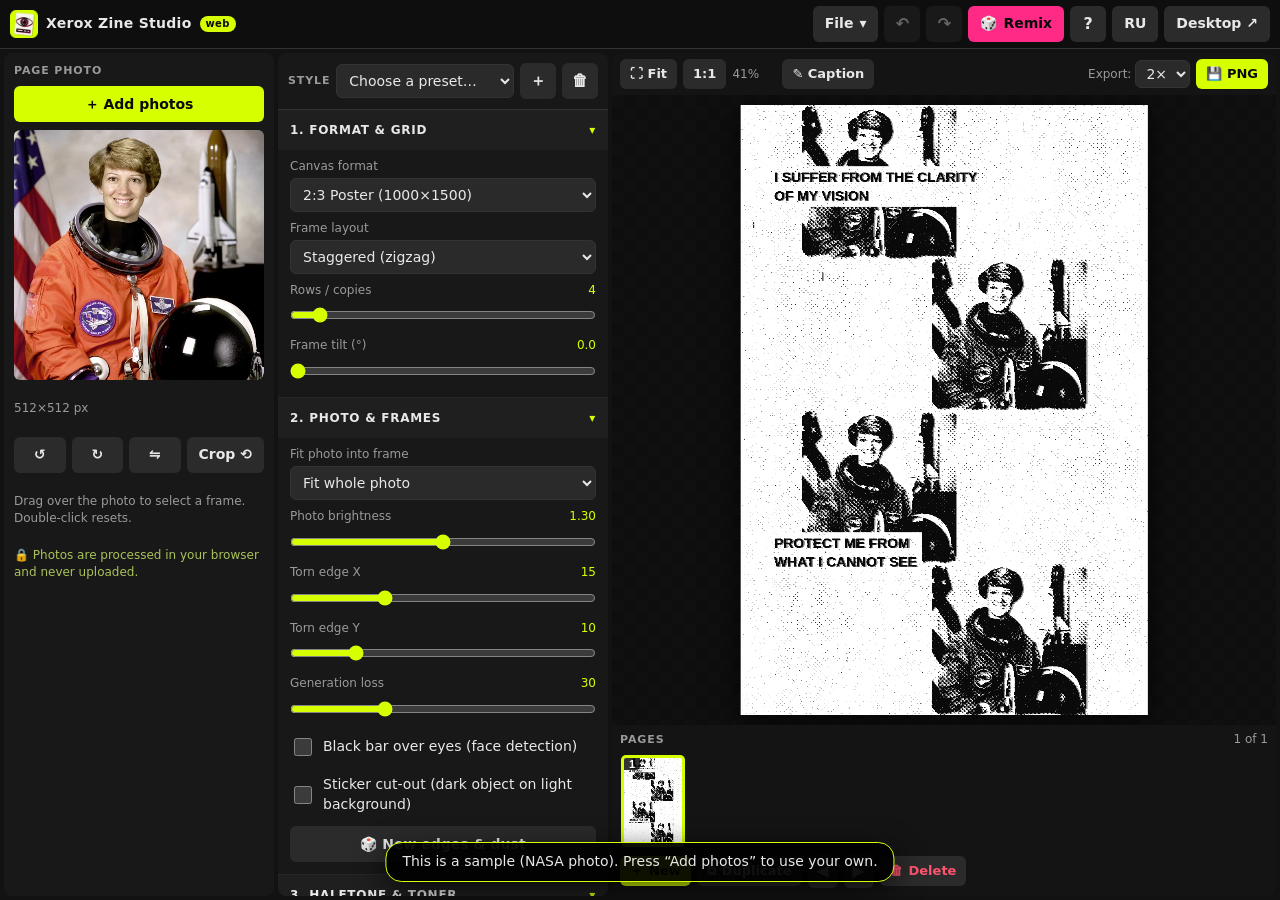
==== app/index.html @ 67196398 "Add GitHub Pages site: landing page and browser version of the app Co-Authored-By: Claude Sonnet 5.5" ====
<!doctype html>
<html lang="ru">
<head>
<meta charset="utf-8">
<meta name="viewport" content="width=device-width, initial-scale=1, viewport-fit=cover">
<title>Xerox Zine Studio — веб-версия</title>
<meta name="description" content="Генератор ксерокс-зинов в браузере: полутон, рваные края, ризо-палитры, PDF для печати и мини-зин A4. Фото не покидают ваше устройство.">
<meta name="theme-color" content="#121212">
<meta name="color-scheme" content="dark">
<meta property="og:title" content="Xerox Zine Studio">
<meta property="og:description" content="Xerox zine generator in your browser — halftone, torn edges, risograph palettes, print-ready PDF. Your photos never leave your device.">
<meta property="og:image" content="https://dmitrylelee.github.io/xeroxstudio/img/og.jpg">
<meta property="og:type" content="website">
<link rel="icon" href="../img/favicon.png">
<link rel="apple-touch-icon" href="icons/apple-180.png">
<link rel="manifest" href="manifest.webmanifest">
<link rel="stylesheet" href="fonts/fonts.css">
<link rel="stylesheet" href="style.css">
</head>
<body>
<noscript><p style="padding:2rem;color:#fff">Для работы нужен JavaScript. / JavaScript is required.</p></noscript>

<header class="top" role="banner">
  <a class="brand" href="../" title="Xerox Zine Studio"><img src="../img/favicon.png" alt="" width="28" height="28"><span>Xerox Zine Studio</span><em>web</em></a>
  <div class="top-actions">
    <div class="menu-wrap">
      <button class="btn" id="btnFile" aria-haspopup="true" aria-expanded="false" aria-controls="menuFile"><span data-ru="Файл" data-en="File"></span> ▾</button>
      <div class="menu" id="menuFile" role="menu" hidden></div>
    </div>
    <button class="btn icon" id="btnUndo" title="Ctrl+Z" data-ru-title="Отменить (Ctrl+Z)" data-en-title="Undo (Ctrl+Z)" aria-label="Undo">↶</button>
    <button class="btn icon" id="btnRedo" title="Ctrl+Y" data-ru-title="Вернуть (Ctrl+Y)" data-en-title="Redo (Ctrl+Y)" aria-label="Redo">↷</button>
    <button class="btn pink" id="btnRemix">🎲 <span class="hide-sm" data-ru="Remix" data-en="Remix"></span></button>
    <button class="btn icon" id="btnHelp" data-ru-title="Справка (F1)" data-en-title="Help (F1)" aria-label="Help">?</button>
    <button class="btn" id="btnLang" aria-label="Language">EN</button>
    <a class="btn hide-sm" id="lnkGit" href="https://github.com/DmitryLeLeE/xeroxstudio" target="_blank" rel="noopener" data-ru="Для ПК ↗" data-en="Desktop ↗"></a>
  </div>
</header>

<div id="restore" class="banner" hidden>
  <span id="restoreMsg"></span>
  <button class="btn primary sm" id="restoreYes"></button>
  <button class="btn sm" id="restoreNo"></button>
</div>

<main class="app" id="app" data-tab="style">
  <!-- Фото -->
  <section class="panel col-source" id="colSource" data-tab="photo" aria-labelledby="hSource">
    <h2 id="hSource" class="cap" data-ru="ФОТО СТРАНИЦЫ" data-en="PAGE PHOTO"></h2>
    <button class="btn primary wide" id="btnPhoto"><span data-ru="＋ Загрузить фото" data-en="＋ Add photos"></span></button>
    <div class="src-wrap" id="srcWrap">
      <canvas id="srcCanvas" aria-label="Фото и кадрирование"></canvas>
      <div class="src-empty" id="srcEmpty"><span data-ru="Перетащите фото сюда,<br>вставьте из буфера (Ctrl+V)<br>или нажмите кнопку выше" data-en="Drop a photo here,<br>paste it (Ctrl+V)<br>or use the button above"></span></div>
    </div>
    <p class="muted small" id="srcInfo"></p>
    <div class="row gap">
      <button class="btn grow" id="btnRotL" data-ru-title="Повернуть влево" data-en-title="Rotate left">↺</button>
      <button class="btn grow" id="btnRotR" data-ru-title="Повернуть вправо" data-en-title="Rotate right">↻</button>
      <button class="btn grow" id="btnFlip" data-ru-title="Зеркало" data-en-title="Mirror">⇋</button>
      <button class="btn grow" id="btnCropReset" data-ru="Кадр ⟲" data-en="Crop ⟲" data-ru-title="Сбросить кадр (двойной клик)" data-en-title="Reset crop (double-click)"></button>
    </div>
    <p class="muted small" data-ru="Потяните по фото — выделить кадр. Двойной клик — сбросить." data-en="Drag over the photo to select a frame. Double-click resets."></p>
    <p class="privacy small" data-ru="🔒 Фото обрабатываются прямо в браузере и никуда не отправляются." data-en="🔒 Photos are processed in your browser and never uploaded."></p>
  </section>

  <!-- Настройки -->
  <section class="panel col-settings" id="colSettings" aria-label="Настройки">
    <div id="presetRow" class="preset-row" data-tab="style"></div>
    <div id="sections"></div>
  </section>

  <!-- Предпросмотр -->
  <section class="col-view" id="colView" data-tab="view" aria-label="Предпросмотр">
    <div class="hud">
      <button class="btn sm" id="btnFit" data-ru="⛶ Вписать" data-en="⛶ Fit"></button>
      <button class="btn sm" id="btn100">1:1</button>
      <span class="zoom" id="zoomLbl" aria-live="off">100%</span>
      <button class="btn sm toggle" id="btnTextMode" aria-pressed="false" data-ru="✎ Подпись" data-en="✎ Caption" data-ru-title="Режим: тап/клик по листу ставит подпись (на ПК — Shift+клик)" data-en-title="Mode: tap/click on the sheet places the caption (desktop: Shift+click)"></button>
      <span class="spacer"></span>
      <label class="hide-xs"><span class="muted small" data-ru="Экспорт:" data-en="Export:"></span>
        <select id="expScale" class="sel sm" aria-label="Export scale"><option value="1">1×</option><option value="2" selected>2×</option><option value="3">3×</option></select></label>
      <button class="btn primary sm" id="btnSavePng"><span data-ru="💾 PNG" data-en="💾 PNG"></span></button>
    </div>
    <div class="viewport" id="viewport" tabindex="0" aria-label="Предпросмотр страницы">
      <canvas id="preview"></canvas>
      <div class="busy" id="busy" hidden><i></i><span id="busyTxt"></span></div>
    </div>
    <div class="strip">
      <div class="strip-head"><span class="cap" data-ru="СТРАНИЦЫ" data-en="PAGES"></span><span class="muted small" id="pageInfo"></span></div>
      <div class="thumbs" id="thumbs" role="tablist"></div>
      <div class="row gap pctl">
        <button class="btn primary sm" id="pgNew" data-ru="＋<span class='hide-sm'> Новая</span>" data-en="＋<span class='hide-sm'> New</span>" aria-label="New page"></button>
        <button class="btn sm" id="pgDup" data-ru="⧉<span class='hide-sm'> Дублировать</span>" data-en="⧉<span class='hide-sm'> Duplicate</span>" aria-label="Duplicate page"></button>
        <button class="btn sm icon" id="pgLeft" aria-label="Move left">◀</button>
        <button class="btn sm icon" id="pgRight" aria-label="Move right">▶</button>
        <button class="btn sm danger" id="pgDel" data-ru="🗑<span class='hide-sm'> Удалить</span>" data-en="🗑<span class='hide-sm'> Delete</span>" aria-label="Delete page"></button>
      </div>
    </div>
  </section>
</main>

<nav class="tabbar" id="tabbar" aria-label="Разделы">
  <button data-go="photo"><b>🖼</b><span data-ru="Фото" data-en="Photo"></span></button>
  <button data-go="style" class="on"><b>🎛</b><span data-ru="Стиль" data-en="Style"></span></button>
  <button data-go="text"><b>Aa</b><span data-ru="Текст" data-en="Text"></span></button>
  <button data-go="view"><b>◫</b><span data-ru="Лист" data-en="Sheet"></span></button>
</nav>

<div class="toast" id="toast" role="status" aria-live="polite" hidden></div>

<input type="file" id="fileImg" accept="image/*" multiple hidden>
<input type="file" id="fileProj" accept=".zine,.zip,application/zip" hidden>
<div class="dropveil" id="dropveil" hidden><div data-ru="Отпустите, чтобы открыть" data-en="Drop to open"></div></div>

<!-- Диалоги -->
<dialog id="dlgManifest" class="dlg wide">
  <form method="dialog" class="dlg-head"><h3 data-ru="Библиотека манифестов" data-en="Manifesto library"></h3><span class="muted small" id="mCount"></span><button class="btn icon" aria-label="Close">✕</button></form>
  <div class="dlg-bar">
    <select id="mCat" class="sel" aria-label="Category"></select>
    <input id="mQuery" class="inp" type="search" data-ru-ph="Поиск…" data-en-ph="Search…" aria-label="Search">
  </div>
  <div class="m-body">
    <ul id="mList" class="m-list" role="listbox" tabindex="0" aria-label="Manifestos"></ul>
    <div class="m-prev"><div class="m-cat" id="mPrevCat"></div><pre id="mPrev"></pre></div>
  </div>
  <div class="dlg-foot">
    <button class="btn primary" id="mApply" data-ru="Применить к странице" data-en="Apply to page"></button>
    <button class="btn" id="mSpread" data-ru="Раздать по страницам" data-en="Spread across pages"></button>
    <button class="btn" id="mRandom" data-ru="🎲 Случайный" data-en="🎲 Random"></button>
    <button class="btn danger" id="mDelete" data-ru="Удалить свой" data-en="Delete mine"></button>
  </div>
</dialog>

<dialog id="dlgHelp" class="dlg">
  <form method="dialog" class="dlg-head"><h3 data-ru="Справка" data-en="Help"></h3><button class="btn icon" aria-label="Close">✕</button></form>
  <div class="dlg-body" id="helpBody"></div>
</dialog>

<dialog id="dlgAbout" class="dlg">
  <form method="dialog" class="dlg-head"><h3 data-ru="О программе" data-en="About"></h3><button class="btn icon" aria-label="Close">✕</button></form>
  <div class="dlg-body" id="aboutBody"></div>
</dialog>

<dialog id="dlgPrompt" class="dlg narrow">
  <form method="dialog" id="promptForm">
    <h3 id="promptTitle"></h3>
    <p class="muted small" id="promptMsg"></p>
    <input class="inp" id="promptInput" autocomplete="off" maxlength="60">
    <div class="dlg-foot"><button class="btn primary" value="ok" id="promptOk"></button><button class="btn" value="cancel" formnovalidate id="promptCancel"></button></div>
  </form>
</dialog>

<dialog id="dlgConfirm" class="dlg narrow">
  <form method="dialog">
    <h3 id="confTitle"></h3>
    <p id="confMsg"></p>
    <div class="dlg-foot"><button class="btn primary" value="ok" id="confOk"></button><button class="btn" value="cancel" id="confCancel"></button></div>
  </form>
</dialog>

<dialog id="dlgJob" class="dlg narrow" aria-live="polite">
  <h3 id="jobTitle"></h3>
  <p class="muted" id="jobMsg"></p>
  <div class="bar"><i id="jobBar"></i></div>
  <div class="dlg-foot"><button class="btn" id="jobCancel"></button></div>
</dialog>

<script type="module" src="js/app.js"></script>
</body>
</html>
---- app/fonts/fonts.css ----
/* Шрифты Rubik, Oswald, JetBrains Mono, PT Serif (SIL OFL 1.1) через Fontsource. Запасные: используются, если в системе нет Arial Black, Impact, Consolas и т.д. */
@font-face { font-family: 'Rubik'; font-style: normal; font-display: swap; font-weight: 700; src: url(./rubik-cyrillic-700-normal.woff2) format('woff2'); unicode-range: U+0301,U+0400-045F,U+0490-0491,U+04B0-04B1,U+2116; }
@font-face { font-family: 'Rubik'; font-style: normal; font-display: swap; font-weight: 700; src: url(./rubik-latin-700-normal.woff2) format('woff2'); unicode-range: U+0000-00FF,U+0131,U+0152-0153,U+02BB-02BC,U+02C6,U+02DA,U+02DC,U+0304,U+0308,U+0329,U+2000-206F,U+20AC,U+2122,U+2191,U+2193,U+2212,U+2215,U+FEFF,U+FFFD; }
@font-face { font-family: 'Rubik'; font-style: normal; font-display: swap; font-weight: 900; src: url(./rubik-cyrillic-900-normal.woff2) format('woff2'); unicode-range: U+0301,U+0400-045F,U+0490-0491,U+04B0-04B1,U+2116; }
@font-face { font-family: 'Rubik'; font-style: normal; font-display: swap; font-weight: 900; src: url(./rubik-latin-900-normal.woff2) format('woff2'); unicode-range: U+0000-00FF,U+0131,U+0152-0153,U+02BB-02BC,U+02C6,U+02DA,U+02DC,U+0304,U+0308,U+0329,U+2000-206F,U+20AC,U+2122,U+2191,U+2193,U+2212,U+2215,U+FEFF,U+FFFD; }
@font-face { font-family: 'Oswald'; font-style: normal; font-display: swap; font-weight: 700; src: url(./oswald-cyrillic-700-normal.woff2) format('woff2'); unicode-range: U+0301,U+0400-045F,U+0490-0491,U+04B0-04B1,U+2116; }
@font-face { font-family: 'Oswald'; font-style: normal; font-display: swap; font-weight: 700; src: url(./oswald-latin-700-normal.woff2) format('woff2'); unicode-range: U+0000-00FF,U+0131,U+0152-0153,U+02BB-02BC,U+02C6,U+02DA,U+02DC,U+0304,U+0308,U+0329,U+2000-206F,U+20AC,U+2122,U+2191,U+2193,U+2212,U+2215,U+FEFF,U+FFFD; }
@font-face { font-family: 'JetBrains Mono'; font-style: normal; font-display: swap; font-weight: 700; src: url(./jetbrains-mono-cyrillic-700-normal.woff2) format('woff2'); unicode-range: U+0301,U+0400-045F,U+0490-0491,U+04B0-04B1,U+2116; }
@font-face { font-family: 'JetBrains Mono'; font-style: normal; font-display: swap; font-weight: 700; src: url(./jetbrains-mono-latin-700-normal.woff2) format('woff2'); unicode-range: U+0000-00FF,U+0131,U+0152-0153,U+02BB-02BC,U+02C6,U+02DA,U+02DC,U+0304,U+0308,U+0329,U+2000-206F,U+20AC,U+2122,U+2191,U+2193,U+2212,U+2215,U+FEFF,U+FFFD; }
@font-face { font-family: 'PT Serif'; font-style: normal; font-display: swap; font-weight: 700; src: url(./pt-serif-cyrillic-700-normal.woff2) format('woff2'); unicode-range: U+0301,U+0400-045F,U+0490-0491,U+04B0-04B1,U+2116; }
@font-face { font-family: 'PT Serif'; font-style: normal; font-display: swap; font-weight: 700; src: url(./pt-serif-latin-700-normal.woff2) format('woff2'); unicode-range: U+0000-00FF,U+0131,U+0152-0153,U+02BB-02BC,U+02C6,U+02DA,U+02DC,U+0304,U+0308,U+0329,U+2000-206F,U+20AC,U+2122,U+2191,U+2193,U+2212,U+2215,U+FEFF,U+FFFD; }
---- app/style.css ----
:root {
  --bg: #121212; --panel: #181818; --panel2: #1f1f1f; --field: #2a2a2a; --line: #333;
  --fg: #e8e8e8; --muted: #9a9a9a; --accent: #d6ff00; --accent2: #e6ff4d; --pink: #ff2a85; --danger: #ff5470;
  --view: #0b0b0b; --r: 6px;
  --safe-b: env(safe-area-inset-bottom, 0px);
  color-scheme: dark;
}
* { box-sizing: border-box; }
html, body { height: 100%; margin: 0; }
body {
  background: var(--bg); color: var(--fg); overflow: hidden;
  font: 14px/1.4 system-ui, -apple-system, "Segoe UI", Roboto, "Helvetica Neue", Arial, sans-serif;
  display: flex; flex-direction: column; height: 100dvh;
  -webkit-text-size-adjust: 100%; -webkit-tap-highlight-color: transparent;
}
[hidden] { display: none !important; }
.muted { color: var(--muted); } .small { font-size: 12px; }
.cap { font-size: 11px; letter-spacing: .08em; color: var(--muted); font-weight: 700; margin: 0; }
:focus-visible { outline: 2px solid var(--accent); outline-offset: 2px; }

/* ---------- кнопки и поля */
.btn {
  appearance: none; border: 0; border-radius: var(--r); background: #2b2b2b; color: var(--fg);
  font: inherit; font-weight: 600; padding: 8px 12px; min-height: 36px; cursor: pointer; text-decoration: none;
  display: inline-flex; align-items: center; justify-content: center; gap: 6px; white-space: nowrap; user-select: none;
  transition: background .12s, transform .05s;
}
.btn:hover { background: #383838; } .btn:active { transform: translateY(1px); }
.btn.primary { background: var(--accent); color: #0a0a0a; } .btn.primary:hover { background: var(--accent2); }
.btn.pink { background: var(--pink); color: #0a0a0a; } .btn.pink:hover { background: #ff5ea5; }
.btn.danger { color: var(--danger); } .btn.danger:hover { background: #3a2229; }
.btn.sm { padding: 5px 10px; min-height: 30px; font-size: 13px; }
.btn.icon { min-width: 36px; padding: 6px 8px; font-size: 16px; } .btn.sm.icon { min-width: 30px; }
.btn.wide { width: 100%; } .btn.grow { flex: 1; }
.btn.toggle[aria-pressed="true"] { background: var(--accent); color: #0a0a0a; }
.btn:disabled { opacity: .4; cursor: default; }
.sel, .inp, textarea {
  width: 100%; background: var(--field); color: var(--fg); border: 1px solid var(--line); border-radius: var(--r);
  padding: 7px 8px; font: inherit; min-height: 34px;
}
.sel.sm { width: auto; min-height: 28px; padding: 3px 6px; }
.inp:focus, .sel:focus, textarea:focus { border-color: var(--accent); outline: 0; }
textarea { resize: vertical; font-family: ui-monospace, Consolas, monospace; font-weight: 700; }
.row { display: flex; align-items: center; } .gap { gap: 6px; } .spacer { flex: 1; }

/* ---------- шапка */
.top { display: flex; align-items: center; gap: 10px; padding: 6px 10px; background: #0e0e0e; border-bottom: 1px solid var(--line); flex: none; }
.brand { display: flex; align-items: center; gap: 8px; color: var(--fg); text-decoration: none; font-weight: 800; letter-spacing: .02em; min-width: 0; }
.brand span { white-space: nowrap; overflow: hidden; text-overflow: ellipsis; }
.brand em { font-style: normal; font-size: 10px; background: var(--accent); color: #0a0a0a; padding: 1px 6px; border-radius: 99px; }
.top-actions { margin-left: auto; display: flex; gap: 6px; align-items: center; }
.menu-wrap { position: relative; }
.menu {
  position: absolute; right: 0; top: calc(100% + 4px); z-index: 50; min-width: 300px; max-height: 80dvh; overflow: auto;
  background: var(--panel2); border: 1px solid #444; border-radius: 8px; padding: 6px; box-shadow: 0 12px 40px #000a;
}
.menu button { display: flex; width: 100%; text-align: left; justify-content: space-between; gap: 18px; background: none; border: 0; color: var(--fg); font: inherit; padding: 9px 10px; border-radius: 5px; cursor: pointer; min-height: 40px; align-items: center; }
.menu button:hover, .menu button:focus-visible { background: #333; }
.menu kbd { color: var(--muted); font: 11px ui-monospace, monospace; }
.menu hr { border: 0; border-top: 1px solid var(--line); margin: 4px 0; }
.menu .mh { font-size: 11px; color: var(--muted); letter-spacing: .08em; padding: 6px 10px 2px; }

.banner { display: flex; gap: 10px; align-items: center; padding: 8px 12px; background: #26310a; border-bottom: 1px solid #55661a; flex: none; flex-wrap: wrap; }
.banner span { flex: 1; min-width: 200px; }

/* ---------- каркас */
.app { flex: 1; min-height: 0; display: grid; grid-template-columns: 270px 330px minmax(0, 1fr); gap: 4px; padding: 4px; }
.panel { background: var(--panel); border-radius: 8px; overflow: auto; padding: 10px; min-height: 0; overscroll-behavior: contain; }
.col-source { display: flex; flex-direction: column; gap: 8px; }
.col-source > * { flex: none; }
.col-settings { padding: 0; }
.col-view { display: flex; flex-direction: column; min-width: 0; min-height: 0; background: var(--view); border-radius: 8px; }

.src-wrap { position: relative; background: var(--field); border-radius: var(--r); min-height: 160px; display: grid; place-items: center; overflow: hidden; touch-action: none; }
#srcCanvas { max-width: 100%; display: block; cursor: crosshair; touch-action: none; }
.src-empty { position: absolute; inset: 0; display: grid; place-items: center; text-align: center; color: var(--muted); padding: 10px; pointer-events: none; }
.privacy { color: #a9c35a; margin: 0; }

/* секции настроек */
.preset-row { display: flex; gap: 6px; align-items: center; padding: 10px; border-bottom: 1px solid var(--line); position: sticky; top: 0; background: var(--panel); z-index: 5; }
.preset-row .cap { flex: none; }
.sect { border-bottom: 1px solid #262626; }
.sect > summary { list-style: none; cursor: pointer; padding: 11px 12px; background: var(--panel2); font-weight: 700; font-size: 12px; letter-spacing: .06em; display: flex; justify-content: space-between; min-height: 40px; align-items: center; }
.sect > summary::-webkit-details-marker { display: none; }
.sect > summary::after { content: "▾"; color: var(--accent); transition: transform .15s; }
.sect:not([open]) > summary::after { transform: rotate(-90deg); }
.sect-body { padding: 8px 12px 12px; display: grid; gap: 8px; }
.ctl { display: grid; gap: 3px; }
.ctl-h { display: flex; justify-content: space-between; color: var(--muted); font-size: 12px; }
.ctl-h output { color: var(--accent); font-variant-numeric: tabular-nums; }
.chk { display: flex; gap: 8px; align-items: center; cursor: pointer; padding: 4px 0; min-height: 32px; }
.chk input { width: 18px; height: 18px; accent-color: var(--accent); flex: none; }
input[type=range] { width: 100%; height: 28px; accent-color: var(--accent); background: transparent; margin: 0; touch-action: pan-y; }
.swatches { display: flex; gap: 6px; align-items: center; flex-wrap: wrap; }
.sw { width: 44px; height: 34px; border-radius: 5px; border: 1px solid #555; flex: none; }
input[type=color] { position: absolute; width: 1px; height: 1px; opacity: 0; pointer-events: none; }
.sw-btn { position: relative; }

/* предпросмотр */
.hud { display: flex; gap: 6px; align-items: center; padding: 6px 8px; background: #141414; border-radius: 8px 8px 0 0; flex: none; flex-wrap: wrap; }
.hud label { display: flex; gap: 4px; align-items: center; }
.zoom { color: var(--muted); font-size: 12px; min-width: 44px; font-variant-numeric: tabular-nums; }
.viewport { position: relative; flex: 1; min-height: 0; overflow: hidden; touch-action: none; cursor: grab; background:
  conic-gradient(#0e0e0e 25%, #101010 0 50%, #0e0e0e 0 75%, #101010 0) 0 0 / 24px 24px; }
.viewport.drag { cursor: grabbing; } .viewport.place { cursor: crosshair; }
#preview { position: absolute; left: 0; top: 0; transform-origin: 0 0; background: #fff; box-shadow: 0 6px 30px #000c; user-select: none; -webkit-user-drag: none; }
#preview.px { image-rendering: pixelated; }
.busy { position: absolute; right: 10px; top: 10px; display: flex; gap: 8px; align-items: center; background: #000b; padding: 6px 10px; border-radius: 99px; font-size: 12px; color: var(--accent); pointer-events: none; }
.busy i { width: 12px; height: 12px; border-radius: 50%; border: 2px solid var(--accent); border-right-color: transparent; animation: spin .7s linear infinite; }
@keyframes spin { to { transform: rotate(360deg); } }

.strip { background: #141414; border-radius: 0 0 8px 8px; padding: 4px 8px 8px; flex: none; }
.strip-head { display: flex; justify-content: space-between; align-items: baseline; padding: 2px 0 4px; }
.thumbs { display: flex; gap: 8px; overflow-x: auto; padding: 4px 2px 8px; scroll-snap-type: x proximity; }
.th { flex: none; position: relative; width: 62px; height: 90px; border: 2px solid #333; border-radius: 4px; background: #222; padding: 0; cursor: pointer; overflow: hidden; scroll-snap-align: center; }
.th canvas { width: 100%; height: 100%; object-fit: contain; display: block; background: #fff; }
.th b { position: absolute; left: 0; top: 0; background: #000c; color: #fff; font-size: 11px; padding: 0 5px; border-bottom-right-radius: 4px; }
.th[aria-selected="true"] { border-color: var(--accent); box-shadow: 0 0 0 1px var(--accent); }
.pctl { flex-wrap: wrap; }

/* диалоги */
.dlg { background: var(--panel); color: var(--fg); border: 1px solid #444; border-radius: 12px; padding: 0; width: min(560px, calc(100vw - 24px)); max-height: calc(100dvh - 24px); overflow: auto; box-shadow: 0 30px 80px #000; }
.dlg.wide { width: min(920px, calc(100vw - 24px)); height: min(640px, calc(100dvh - 24px)); display: none; flex-direction: column; }
.dlg.wide[open] { display: flex; }
.dlg.narrow { width: min(420px, calc(100vw - 24px)); padding: 16px; }
.dlg::backdrop { background: #000a; backdrop-filter: blur(2px); }
.dlg-head { display: flex; align-items: center; gap: 10px; padding: 10px 14px; border-bottom: 1px solid var(--line); margin: 0; position: sticky; top: 0; background: var(--panel); z-index: 2; }
.dlg-head h3 { margin: 0; flex: 1; font-size: 15px; }
.dlg-body { padding: 12px 16px 16px; } .dlg-body h4 { margin: 14px 0 4px; color: var(--accent); font-size: 12px; letter-spacing: .06em; }
.dlg-body kbd, .dlg-body code { background: #2b2b2b; border-radius: 4px; padding: 1px 6px; font: 12px ui-monospace, monospace; }
.dlg-body table { border-collapse: collapse; width: 100%; } .dlg-body td { padding: 4px 6px; border-bottom: 1px solid #262626; vertical-align: top; }
.dlg-body pre { white-space: pre-wrap; font: 11px/1.4 ui-monospace, monospace; color: #bbb; max-height: 40dvh; overflow: auto; }
.dlg-foot { display: flex; gap: 8px; flex-wrap: wrap; padding: 10px 14px; border-top: 1px solid var(--line); }
.dlg.narrow .dlg-foot { padding: 12px 0 0; border: 0; }
.dlg.narrow h3 { margin: 0 0 8px; }
.dlg-bar { display: flex; gap: 8px; padding: 10px 14px; }
.m-body { flex: 1; min-height: 0; display: grid; grid-template-columns: 1.1fr 1fr; gap: 10px; padding: 0 14px 6px; }
.m-list { list-style: none; margin: 0; padding: 0; overflow: auto; background: var(--field); border-radius: var(--r); }
.m-list li { padding: 9px 10px; cursor: pointer; border-bottom: 1px solid #333; font: 600 12px ui-monospace, Consolas, monospace; display: flex; gap: 8px; min-height: 40px; align-items: center; }
.m-list li small { color: var(--muted); font-weight: 400; flex: none; width: 90px; overflow: hidden; text-overflow: ellipsis; }
.m-list li[aria-selected="true"] { background: var(--accent); color: #0a0a0a; } .m-list li[aria-selected="true"] small { color: #333; }
.m-prev { background: var(--panel2); border-radius: var(--r); padding: 12px 14px; overflow: auto; }
.m-cat { color: var(--accent); font-weight: 700; font-size: 12px; margin-bottom: 8px; }
.m-prev pre { margin: 0; font: 700 17px/1.35 ui-monospace, Consolas, monospace; white-space: pre-wrap; }
.bar { height: 8px; background: var(--field); border-radius: 99px; overflow: hidden; margin: 6px 0; } .bar i { display: block; height: 100%; width: 0; background: var(--accent); transition: width .15s; }

.toast { position: fixed; white-space: pre-line; left: 50%; bottom: calc(18px + var(--safe-b)); transform: translateX(-50%); background: #000e; color: var(--fg); border: 1px solid #555; padding: 9px 16px; border-radius: 16px; z-index: 100; max-width: min(92vw, 640px); text-align: center; box-shadow: 0 8px 30px #000a; }
.toast.ok { border-color: var(--accent); } .toast.err { border-color: var(--danger); color: #ffd2da; }
.dropveil { position: fixed; inset: 0; background: #d6ff0022; border: 4px dashed var(--accent); z-index: 200; display: grid; place-items: center; pointer-events: none; }
.dropveil div { background: #000c; padding: 14px 28px; border-radius: 12px; font-size: 20px; font-weight: 800; color: var(--accent); }

.tabbar { display: none; }

/* библиотека манифестов на ПК: боковая панель поверх левых колонок, лист остаётся виден */
@media (min-width: 861px) {
  #dlgManifest { margin: 0; position: fixed; left: 8px; top: 52px; height: calc(100dvh - 60px); width: min(600px, 52vw); }
  #dlgManifest .m-body { grid-template-columns: 1fr; grid-template-rows: 1fr auto; } #dlgManifest .m-prev { max-height: 24dvh; }
}
/* ---------- планшеты */
@media (max-width: 1180px) { .app { grid-template-columns: 240px 300px minmax(0, 1fr); } }

/* ---------- телефоны и узкие окна: просмотр сверху, панели снизу */
@media (max-width: 860px) {
  .hide-sm { display: none !important; }
  .top { padding: 4px 8px; } .brand span { display: none; }
  .app { display: flex; flex-direction: column; padding: 0; gap: 0; }
  .col-view { order: 1; flex: 1 1 auto; border-radius: 0; }
  .hud { border-radius: 0; padding: 4px 6px; }
  .strip { border-radius: 0; padding: 2px 6px 4px; display: flex; align-items: center; gap: 8px; }
  .thumbs { padding: 2px; flex: 1; min-width: 0; } .th { width: 36px; height: 54px; }
  .strip-head { display: none; }
  .pctl { flex-wrap: nowrap; flex: none; gap: 4px; } .pctl .btn { flex: none; min-width: 34px; }
  .col-source, .col-settings { order: 2; flex: none; height: 40dvh; border-radius: 0; display: none; border-top: 1px solid var(--line); }
  .app[data-tab="photo"] .col-source { display: flex; }
  .app[data-tab="style"] .col-settings, .app[data-tab="text"] .col-settings { display: block; }
  .app[data-tab="style"] [data-tab="text"], .app[data-tab="text"] [data-tab="style"] { display: none; }
  .tabbar { display: flex; background: #0e0e0e; border-top: 1px solid var(--line); padding-bottom: var(--safe-b); flex: none; order: 3; }
  .tabbar button { flex: 1; background: none; border: 0; color: var(--muted); font: inherit; font-size: 11px; padding: 6px 0 5px; display: grid; justify-items: center; gap: 0; min-height: 52px; cursor: pointer; }
  .tabbar b { font-size: 18px; line-height: 1.2; } .tabbar button.on { color: var(--accent); box-shadow: inset 0 2px 0 var(--accent); }
  .menu { position: fixed; left: 8px; right: 8px; top: 50px; min-width: 0; }
  .m-body { grid-template-columns: 1fr; grid-template-rows: 1fr auto; } .m-prev { max-height: 26dvh; }
  .m-list li small { display: none; }
  .dlg.wide { width: 100vw; height: 100dvh; max-height: 100dvh; border-radius: 0; border: 0; }
  input[type=range] { height: 34px; } .sel, .inp, textarea { font-size: 16px; } /* iOS не зумит поля */
  .toast { bottom: calc(70px + var(--safe-b)); }
}
@media (max-width: 520px) { .hide-xs { display: none !important; } .zoom { min-width: 36px; } }
/* телефон в ландшафте: лист слева, панели справа */
@media (max-width: 960px) and (max-height: 520px) and (orientation: landscape) {
  .app { flex-direction: row; }
  .col-view { flex: 1 1 0; min-width: 0; }
  .col-source, .col-settings { height: auto; width: min(46vw, 400px); border-top: 0; border-left: 1px solid var(--line); order: 2; }
  .tabbar button { min-height: 38px; padding: 2px 0; } .tabbar button span { display: none; }
  .th { height: 44px; width: 30px; }
}
@media (prefers-reduced-motion: reduce) { * { transition: none !important; animation-duration: 1ms !important; } }
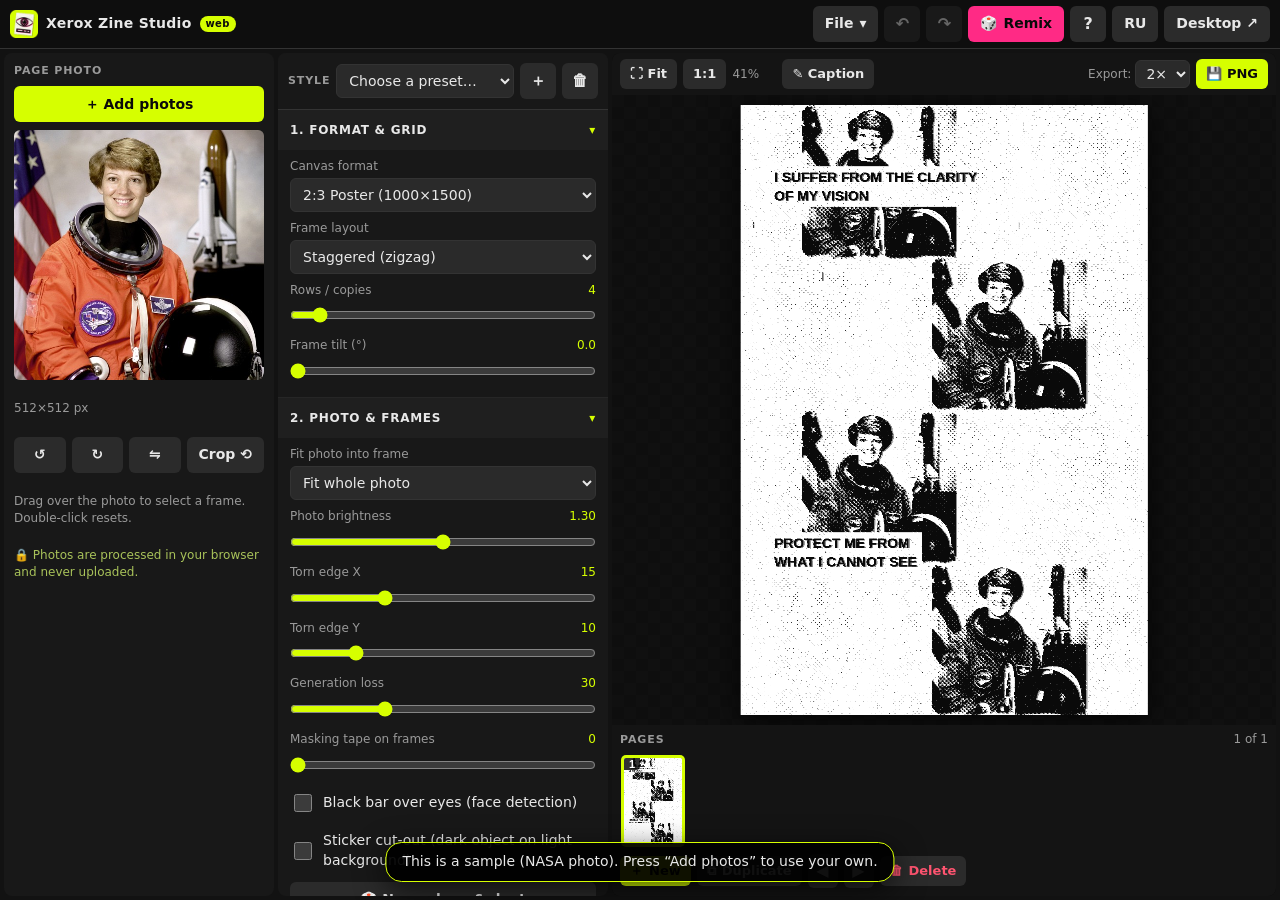
==== commit af695666: "Publish manifesto update Co-Authored-By: Claude Sonnet 5.5 <noreply@anthropic.com> Claude-Session: h" ====
--- a/app/index.html
+++ b/app/index.html
@@ -122,7 +122,13 @@
     <ul id="mList" class="m-list" role="listbox" tabindex="0" aria-label="Manifestos"></ul>
     <div class="m-prev"><div class="m-cat" id="mPrevCat"></div><pre id="mPrev"></pre></div>
   </div>
+  <div class="m-new" id="mNew" hidden>
+    <textarea id="mNewTop" rows="2" class="inp" maxlength="120" data-ru-ph="Верхняя строка (Enter — новая строка)" data-en-ph="Top text (Enter = new line)"></textarea>
+    <textarea id="mNewBottom" rows="2" class="inp" maxlength="120" data-ru-ph="Нижняя строка" data-en-ph="Bottom text"></textarea>
+    <div class="m-new-act"><button class="btn primary" id="mNewSave" data-ru="★ Сохранить в «Мои»" data-en="★ Save to Mine"></button><button class="btn" id="mNewCancel" data-ru="Отмена" data-en="Cancel"></button></div>
+  </div>
   <div class="dlg-foot">
+    <button class="btn" id="mWrite" data-ru="✎ Написать свой" data-en="✎ Write your own"></button>
     <button class="btn primary" id="mApply" data-ru="Применить к странице" data-en="Apply to page"></button>
     <button class="btn" id="mSpread" data-ru="Раздать по страницам" data-en="Spread across pages"></button>
     <button class="btn" id="mRandom" data-ru="🎲 Случайный" data-en="🎲 Random"></button>
--- a/app/style.css
+++ b/app/style.css
@@ -94,6 +94,7 @@
 .swatches { display: flex; gap: 6px; align-items: center; flex-wrap: wrap; }
 .sw { width: 44px; height: 34px; border-radius: 5px; border: 1px solid #555; flex: none; }
 input[type=color] { position: absolute; width: 1px; height: 1px; opacity: 0; pointer-events: none; }
+input[type=color].col2 { position: static; width: 100%; height: 36px; opacity: 1; pointer-events: auto; padding: 2px; border: 1px solid var(--line); border-radius: var(--r); background: var(--field); cursor: pointer; }
 .sw-btn { position: relative; }
 
 /* предпросмотр */
@@ -153,7 +154,7 @@
 
 /* библиотека манифестов на ПК: боковая панель поверх левых колонок, лист остаётся виден */
 @media (min-width: 861px) {
-  #dlgManifest { margin: 0; position: fixed; left: 8px; top: 52px; height: calc(100dvh - 60px); width: min(600px, 52vw); }
+  #dlgManifest { margin: 0; position: fixed; z-index: 30; left: 8px; top: 52px; height: calc(100dvh - 60px); width: min(600px, 52vw); }
   #dlgManifest .m-body { grid-template-columns: 1fr; grid-template-rows: 1fr auto; } #dlgManifest .m-prev { max-height: 24dvh; }
 }
 /* ---------- планшеты */
@@ -194,3 +195,9 @@
   .th { height: 44px; width: 30px; }
 }
 @media (prefers-reduced-motion: reduce) { * { transition: none !important; animation-duration: 1ms !important; } }
+
+.m-new { display: grid; grid-template-columns: 1fr 1fr; gap: 8px; padding: 8px 14px; border-top: 1px solid var(--line); }
+.m-new[hidden] { display: none; }
+.m-new textarea { resize: vertical; text-transform: uppercase; font-family: ui-monospace, Consolas, monospace; }
+.m-new-act { grid-column: 1 / -1; display: flex; gap: 8px; }
+@media (max-width: 600px) { .m-new { grid-template-columns: 1fr; } }
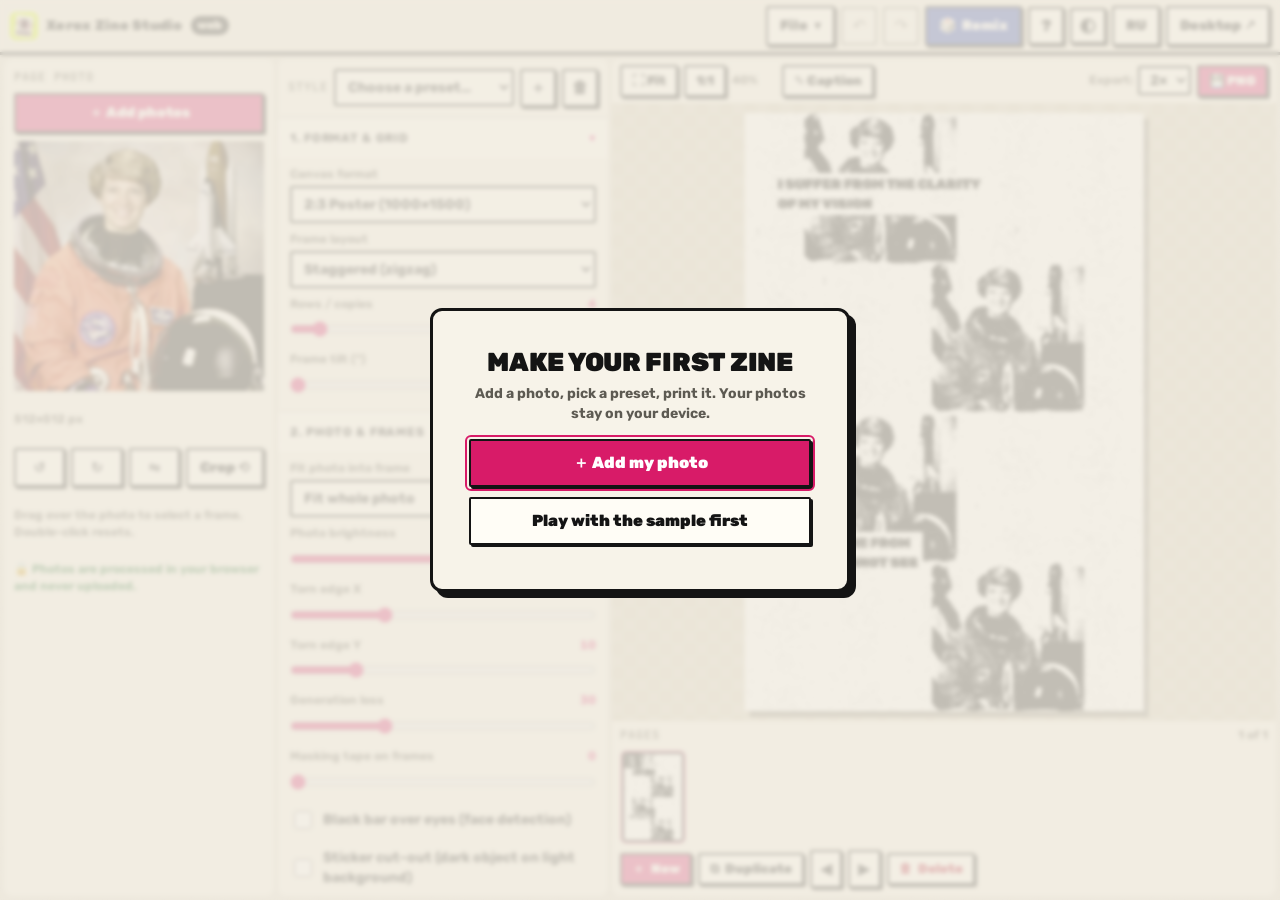
==== commit 30b2074a: "Publish web update Co-Authored-By: Claude Sonnet 5.5 <noreply@anthropic.com> Claude-Session: https:/" ====
--- a/app/index.html
+++ b/app/index.html
@@ -2,15 +2,17 @@
 <html lang="ru">
 <head>
 <meta charset="utf-8">
+<meta http-equiv="Content-Security-Policy" content="default-src 'self'; script-src 'self'; style-src 'self' 'unsafe-inline'; img-src 'self' data: blob:; font-src 'self'; connect-src 'self' data: blob:; worker-src 'self' blob:; manifest-src 'self'; object-src 'none'; base-uri 'self'; form-action 'none'">
 <meta name="viewport" content="width=device-width, initial-scale=1, viewport-fit=cover">
 <title>Xerox Zine Studio — веб-версия</title>
 <meta name="description" content="Генератор ксерокс-зинов в браузере: полутон, рваные края, ризо-палитры, PDF для печати и мини-зин A4. Фото не покидают ваше устройство.">
 <meta name="theme-color" content="#121212">
-<meta name="color-scheme" content="dark">
+<meta name="color-scheme" content="light dark">
 <meta property="og:title" content="Xerox Zine Studio">
 <meta property="og:description" content="Xerox zine generator in your browser — halftone, torn edges, risograph palettes, print-ready PDF. Your photos never leave your device.">
 <meta property="og:image" content="https://dmitrylelee.github.io/xeroxstudio/img/og.jpg">
 <meta property="og:type" content="website">
+<script src="js/theme-init.js"></script>
 <link rel="icon" href="../img/favicon.png">
 <link rel="apple-touch-icon" href="icons/apple-180.png">
 <link rel="manifest" href="manifest.webmanifest">
@@ -31,6 +33,7 @@
     <button class="btn icon" id="btnRedo" title="Ctrl+Y" data-ru-title="Вернуть (Ctrl+Y)" data-en-title="Redo (Ctrl+Y)" aria-label="Redo">↷</button>
     <button class="btn pink" id="btnRemix">🎲 <span class="hide-sm" data-ru="Remix" data-en="Remix"></span></button>
     <button class="btn icon" id="btnHelp" data-ru-title="Справка (F1)" data-en-title="Help (F1)" aria-label="Help">?</button>
+    <button class="btn icon" id="btnTheme" aria-label="Theme" data-ru-title="Тема: бумага / тёмная" data-en-title="Theme: paper / dark"><svg width="16" height="16" viewBox="0 0 16 16" aria-hidden="true"><circle cx="8" cy="8" r="6.5" fill="none" stroke="currentColor" stroke-width="2"/><path d="M8 1.5a6.5 6.5 0 0 0 0 13z" fill="currentColor"/></svg></button>
     <button class="btn" id="btnLang" aria-label="Language">EN</button>
     <a class="btn hide-sm" id="lnkGit" href="https://github.com/DmitryLeLeE/xeroxstudio" target="_blank" rel="noopener" data-ru="Для ПК ↗" data-en="Desktop ↗"></a>
   </div>
@@ -42,6 +45,7 @@
   <button class="btn sm" id="restoreNo"></button>
 </div>
 
+<h1 class="sr-only">Xerox Zine Studio — xerox zine generator</h1>
 <main class="app" id="app" data-tab="style">
   <!-- Фото -->
   <section class="panel col-source" id="colSource" data-tab="photo" aria-labelledby="hSource">
@@ -81,7 +85,7 @@
       <button class="btn primary sm" id="btnSavePng"><span data-ru="💾 PNG" data-en="💾 PNG"></span></button>
     </div>
     <div class="viewport" id="viewport" tabindex="0" aria-label="Предпросмотр страницы">
-      <canvas id="preview"></canvas>
+      <canvas id="preview" role="img" aria-label="Zine page preview"></canvas>
       <div class="busy" id="busy" hidden><i></i><span id="busyTxt"></span></div>
     </div>
     <div class="strip">
@@ -107,8 +111,9 @@
 
 <div class="toast" id="toast" role="status" aria-live="polite" hidden></div>
 
-<input type="file" id="fileImg" accept="image/*" multiple hidden>
-<input type="file" id="fileProj" accept=".zine,.zip,application/zip" hidden>
+<input type="file" id="fileImg" aria-label="Add photos" accept="image/*" multiple hidden>
+<input type="file" id="fileCam" accept="image/*" capture="environment" aria-label="Take a photo" hidden>
+<input type="file" id="fileProj" aria-label="Open project" accept=".zine,.zip,application/zip" hidden>
 <div class="dropveil" id="dropveil" hidden><div data-ru="Отпустите, чтобы открыть" data-en="Drop to open"></div></div>
 
 <!-- Диалоги -->
@@ -123,8 +128,8 @@
     <div class="m-prev"><div class="m-cat" id="mPrevCat"></div><pre id="mPrev"></pre></div>
   </div>
   <div class="m-new" id="mNew" hidden>
-    <textarea id="mNewTop" rows="2" class="inp" maxlength="120" data-ru-ph="Верхняя строка (Enter — новая строка)" data-en-ph="Top text (Enter = new line)"></textarea>
-    <textarea id="mNewBottom" rows="2" class="inp" maxlength="120" data-ru-ph="Нижняя строка" data-en-ph="Bottom text"></textarea>
+    <textarea id="mNewTop" aria-label="Top text" rows="2" class="inp" maxlength="120" data-ru-ph="Верхняя строка (Enter — новая строка)" data-en-ph="Top text (Enter = new line)"></textarea>
+    <textarea id="mNewBottom" aria-label="Bottom text" rows="2" class="inp" maxlength="120" data-ru-ph="Нижняя строка" data-en-ph="Bottom text"></textarea>
     <div class="m-new-act"><button class="btn primary" id="mNewSave" data-ru="★ Сохранить в «Мои»" data-en="★ Save to Mine"></button><button class="btn" id="mNewCancel" data-ru="Отмена" data-en="Cancel"></button></div>
   </div>
   <div class="dlg-foot">
@@ -141,6 +146,16 @@
   <div class="dlg-body" id="helpBody"></div>
 </dialog>
 
+<dialog id="dlgWelcome" class="dlg narrow">
+  <div class="welcome">
+    <h3 data-ru="Сделай свой первый зин" data-en="Make your first zine"></h3>
+    <p class="muted" data-ru="Добавь фото, выбери пресет, распечатай. Фото остаются на твоём устройстве." data-en="Add a photo, pick a preset, print it. Your photos stay on your device."></p>
+    <button class="btn primary" id="wPhoto" data-ru="＋ Добавить моё фото" data-en="＋ Add my photo"></button>
+    <button class="btn" id="wCam" data-ru="📷 Снять на камеру" data-en="📷 Take a photo"></button>
+    <button class="btn" id="wSample" data-ru="Сначала поиграю с примером" data-en="Play with the sample first"></button>
+  </div>
+</dialog>
+
 <dialog id="dlgAbout" class="dlg">
   <form method="dialog" class="dlg-head"><h3 data-ru="О программе" data-en="About"></h3><button class="btn icon" aria-label="Close">✕</button></form>
   <div class="dlg-body" id="aboutBody"></div>
@@ -150,7 +165,7 @@
   <form method="dialog" id="promptForm">
     <h3 id="promptTitle"></h3>
     <p class="muted small" id="promptMsg"></p>
-    <input class="inp" id="promptInput" autocomplete="off" maxlength="60">
+    <input class="inp" id="promptInput" aria-label="Name" autocomplete="off" maxlength="60">
     <div class="dlg-foot"><button class="btn primary" value="ok" id="promptOk"></button><button class="btn" value="cancel" formnovalidate id="promptCancel"></button></div>
   </form>
 </dialog>
--- a/app/style.css
+++ b/app/style.css
@@ -201,3 +201,68 @@
 .m-new textarea { resize: vertical; text-transform: uppercase; font-family: ui-monospace, Consolas, monospace; }
 .m-new-act { grid-column: 1 / -1; display: flex; gap: 8px; }
 @media (max-width: 600px) { .m-new { grid-template-columns: 1fr; } }
+
+/* ---------- доступность */
+.sr-only { position: absolute; width: 1px; height: 1px; margin: -1px; padding: 0; overflow: hidden; clip: rect(0 0 0 0); white-space: nowrap; border: 0; }
+.cap, .top .brand em, kbd, .mh, .th b { font-size: max(12px, 1em); }
+.cap, .mh { font-size: 12px !important; } kbd { font-size: 12px !important; } .brand em { font-size: 12px !important; } .th b { font-size: 12px !important; }
+@media (pointer: coarse) {
+  .btn { min-height: 44px; } .btn.sm { min-height: 44px; } .btn.icon, .btn.sm.icon { min-width: 44px; }
+  .btn { min-width: 44px; } .btn.sm { padding-left: 12px; padding-right: 12px; }
+  .th { min-width: 44px; }
+  .sel.sm { min-height: 44px; }
+  .top { gap: 6px; } .top-actions { gap: 4px; }
+}
+@media (max-width: 860px) { .toast { top: calc(128px + env(safe-area-inset-top, 0px)); bottom: auto; font-size: 14px; } }
+
+/* ---------- бумажная тема (по умолчанию): светлая, в духе лендинга; тёмная включается кнопкой ◐ */
+html[data-theme="paper"] {
+  --bg: #f1ece0; --panel: #f7f3e9; --panel2: #fffdf6; --field: #fffdf6; --line: #14141440;
+  --fg: #141414; --muted: #5d5a52; --accent: #d81b68; --accent2: #ee3a85; --pink: #1937aa; --danger: #b3122f;
+  --view: #d9d2c0; --r: 2px; color-scheme: light;
+}
+html[data-theme="paper"] body { background-image: url("data:image/svg+xml;utf8,<svg xmlns='http://www.w3.org/2000/svg' width='240' height='240'><filter id='n'><feTurbulence type='fractalNoise' baseFrequency='.85' numOctaves='2' seed='7'/><feColorMatrix values='0 0 0 0 .1  0 0 0 0 .09  0 0 0 0 .07  0 0 0 .18 0'/></filter><rect width='240' height='240' filter='url(%23n)'/></svg>"); }
+html[data-theme="paper"] .btn { background: var(--panel2); color: var(--fg); border: 2px solid var(--fg); font-weight: 800; box-shadow: 2px 2px 0 var(--fg); }
+html[data-theme="paper"] .btn:hover { background: #fff; transform: translate(-1px,-1px); box-shadow: 3px 3px 0 var(--fg); }
+html[data-theme="paper"] .btn:active { transform: translate(2px,2px); box-shadow: 0 0 0 var(--fg); }
+html[data-theme="paper"] .btn.primary, html[data-theme="paper"] .btn.toggle[aria-pressed="true"] { background: var(--accent); color: #fff; }
+html[data-theme="paper"] .btn.primary:hover { background: var(--accent2); }
+html[data-theme="paper"] .btn.pink { background: var(--pink); color: #fff; } html[data-theme="paper"] .btn.pink:hover { background: #2b4fd0; }
+html[data-theme="paper"] .btn.danger { color: var(--danger); } html[data-theme="paper"] .btn.danger:hover { background: #fbe3e8; }
+html[data-theme="paper"] .btn:disabled { box-shadow: none; }
+html[data-theme="paper"] .top, html[data-theme="paper"] .tabbar { background: var(--bg); border-bottom: 3px solid var(--fg); }
+html[data-theme="paper"] .tabbar { border-bottom: 0; border-top: 3px solid var(--fg); }
+html[data-theme="paper"] .brand em { background: var(--fg); color: var(--bg); }
+html[data-theme="paper"] .menu, html[data-theme="paper"] .dlg { border: 3px solid var(--fg); box-shadow: 6px 6px 0 var(--fg); }
+html[data-theme="paper"] .menu button:hover, html[data-theme="paper"] .menu button:focus-visible { background: #14141418; }
+html[data-theme="paper"] .dlg::backdrop { background: #f1ece0cc; }
+html[data-theme="paper"] .banner { background: #ffe14a; border-bottom: 2px solid var(--fg); }
+html[data-theme="paper"] .privacy { color: #1d6b2e; }
+html[data-theme="paper"] .sect, html[data-theme="paper"] .dlg-body td { border-color: #14141426; }
+html[data-theme="paper"] .sw, html[data-theme="paper"] .th { border-color: var(--fg); }
+html[data-theme="paper"] .th { background: #fff; } html[data-theme="paper"] .th.on, html[data-theme="paper"] .th[aria-current="true"] { border-color: var(--accent); }
+html[data-theme="paper"] .hud, html[data-theme="paper"] .strip { background: var(--panel); }
+html[data-theme="paper"] .viewport, html[data-theme="paper"] .view { background: conic-gradient(#d4ccb8 25%, #dad3c0 0 50%, #d4ccb8 0 75%, #dad3c0 0) 0 0 / 24px 24px; }
+html[data-theme="paper"] #preview { box-shadow: 5px 6px 0 #14141466; }
+html[data-theme="paper"] .busy, html[data-theme="paper"] .toast { background: var(--fg); color: var(--bg); border-color: var(--fg); }
+html[data-theme="paper"] .toast.ok { border-color: var(--accent); } html[data-theme="paper"] .toast.err { color: #ffd2da; }
+html[data-theme="paper"] .dlg-body kbd, html[data-theme="paper"] .dlg-body code { background: #14141414; }
+html[data-theme="paper"] .dlg-body pre { color: #3a3832; }
+html[data-theme="paper"] .m-list li { border-color: #14141426; }
+html[data-theme="paper"] .m-list li[aria-selected="true"] { background: var(--fg); color: var(--bg); } html[data-theme="paper"] .m-list li[aria-selected="true"] small { color: var(--bg); }
+html[data-theme="paper"] .m-prev { background: var(--panel2); border: 2px solid var(--fg); }
+html[data-theme="paper"] .dropveil { background: #d81b6822; } html[data-theme="paper"] .dropveil div { background: var(--fg); color: var(--bg); }
+html[data-theme="paper"] .sel, html[data-theme="paper"] .inp, html[data-theme="paper"] textarea { border: 2px solid var(--fg); }
+html[data-theme="paper"] input[type=range] { accent-color: var(--accent); }
+html[data-theme="paper"] .tabbar button.on { color: var(--accent); box-shadow: inset 0 3px 0 var(--accent); }
+html[data-theme="paper"] h2.cap, html[data-theme="paper"] .cap { font-family: "JetBrains Mono", ui-monospace, monospace; }
+html[data-theme="paper"] body, html[data-theme="paper"] .btn { font-family: "Rubik", system-ui, sans-serif; }
+
+/* экран приветствия */
+.welcome { text-align: center; padding: 22px 20px 18px; }
+.welcome h3 { font: 900 26px/1.05 "Rubik", system-ui, sans-serif; text-transform: uppercase; margin: 0 0 8px; letter-spacing: -.01em; }
+.welcome p { margin: 0 0 16px; }
+.welcome .btn { width: 100%; margin-bottom: 10px; min-height: 48px; font-size: 16px; }
+@media (max-width: 520px) { .top .brand { flex: none; } .top .brand em { display: none; } .top .btn { padding-left: 8px; padding-right: 8px; } .top .brand img { flex: none; } .top { padding-left: 6px; padding-right: 6px; } }
+@media (max-width: 400px) { #btnHelp { display: none; } }
+@media (max-width: 360px) { .top .btn { min-width: 40px; padding-left: 5px; padding-right: 5px; } .top-actions { gap: 2px; } .top .brand img { width: 24px; height: 24px; } }
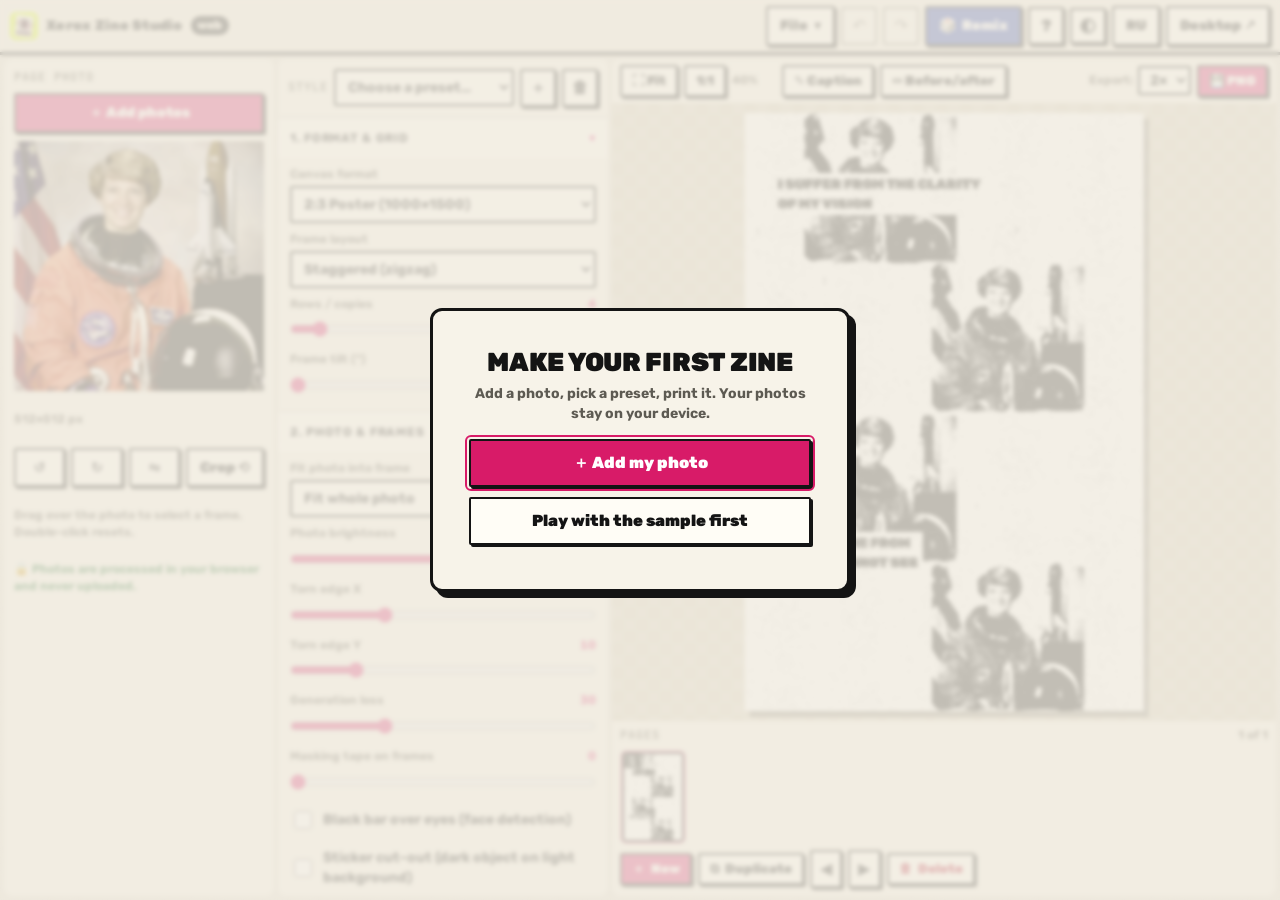
==== commit b5441cef: "Publish presets and compare Co-Authored-By: Claude Sonnet 5.5 <noreply@anthropic.com> Claude-Session" ====
--- a/app/index.html
+++ b/app/index.html
@@ -79,6 +79,7 @@
       <button class="btn sm" id="btn100">1:1</button>
       <span class="zoom" id="zoomLbl" aria-live="off">100%</span>
       <button class="btn sm toggle" id="btnTextMode" aria-pressed="false" data-ru="✎ Подпись" data-en="✎ Caption" data-ru-title="Режим: тап/клик по листу ставит подпись (на ПК — Shift+клик)" data-en-title="Mode: tap/click on the sheet places the caption (desktop: Shift+click)"></button>
+      <button class="btn sm toggle" id="btnCompare" aria-pressed="false" data-ru="⇔ До/после" data-en="⇔ Before/after" data-ru-title="Сравнить с исходным фото: тяните разделитель по листу" data-en-title="Compare with the original photo: drag the divider across the sheet"></button>
       <span class="spacer"></span>
       <label class="hide-xs"><span class="muted small" data-ru="Экспорт:" data-en="Export:"></span>
         <select id="expScale" class="sel sm" aria-label="Export scale"><option value="1">1×</option><option value="2" selected>2×</option><option value="3">3×</option></select></label>
--- a/app/style.css
+++ b/app/style.css
@@ -266,3 +266,5 @@
 @media (max-width: 520px) { .top .brand { flex: none; } .top .brand em { display: none; } .top .btn { padding-left: 8px; padding-right: 8px; } .top .brand img { flex: none; } .top { padding-left: 6px; padding-right: 6px; } }
 @media (max-width: 400px) { #btnHelp { display: none; } }
 @media (max-width: 360px) { .top .btn { min-width: 40px; padding-left: 5px; padding-right: 5px; } .top-actions { gap: 2px; } .top .brand img { width: 24px; height: 24px; } }
+
+.viewport.cmp { cursor: ew-resize; }
